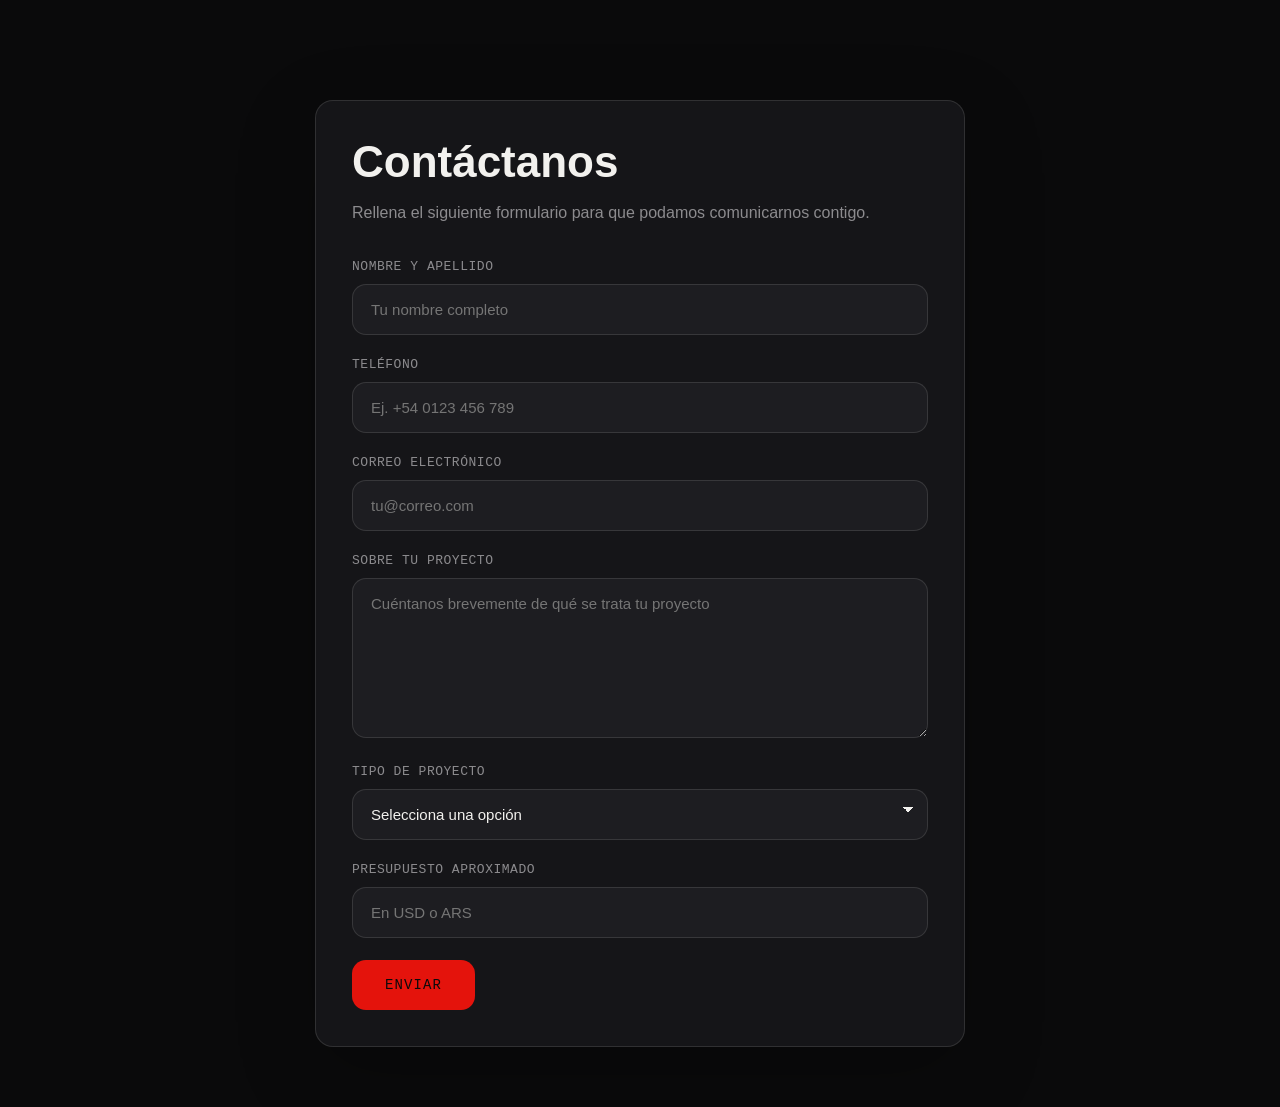
==== formulario.html @ 6744d754 "Add files via upload" ====
﻿<!DOCTYPE html>
<html lang="es">

<head>
    <meta charset="UTF-8">
    <meta name="viewport" content="width=device-width, initial-scale=1.0">
    <link rel="stylesheet" href="tokion_style.css">
    <link rel="stylesheet" href="form.css">
    <title>Contacto - TOKION</title>
</head>

<body>

    <main class="contacto-contenedor">
        <h1>Contáctanos</h1>
        <p>Rellena el siguiente formulario para que podamos comunicarnos contigo.</p>

        <form id="formularioContacto"
            action="https://script.google.com/macros/s/AKfycbycjWW4CE5iLeeq1DcBztVi3tafc8Rmv3GSxk_44eSNu6orYYz1-OrRCar7utgewZdKFQ/exec"
            method="POST">

            <div class="campo">
                <label for="nombre">Nombre y apellido</label>
                <input type="text" id="nombre" name="nombre" placeholder="Tu nombre completo" required>
            </div>

            <div class="campo">
                <label for="telefono">Teléfono</label>
                <input type="tel" id="telefono" name="telefono" placeholder="Ej. +54 0123 456 789" required>
            </div>

            <div class="campo">
                <label for="correo">Correo electrónico</label>
                <input type="email" id="correo" name="correo" placeholder="tu@correo.com" required>
            </div>

            <div class="campo">
                <label for="proyecto">Sobre tu proyecto</label>
                <textarea id="proyecto" name="proyecto" placeholder="Cuéntanos brevemente de qué se trata tu proyecto"
                    required></textarea>
            </div>

            <div class="campo">
                <label for="tipo">Tipo de proyecto</label>
                <select id="tipo" name="tipo" required>
                    <option value="">Selecciona una opción</option>
                    <option value="ecommerce">E-commerce</option>
                    <option value="landing">Landing page</option>
                    <option value="corporativa">Página corporativa</option>
                </select>
            </div>

            <div class="campo">
                <label for="presupuesto">Presupuesto aproximado</label>
                <input type="text" id="presupuesto" name="presupuesto" placeholder="En USD o ARS" required>
            </div>

            <button type="submit" class="boton-enviar">
                Enviar
            </button>

        </form>

        <script>
            const formulario = document.getElementById("formularioContacto");

            formulario.addEventListener("submit", async function (e) {
                e.preventDefault();

                const boton = formulario.querySelector(".boton-enviar");

                boton.disabled = true;
                boton.textContent = "Enviando...";

                try {
                    const respuesta = await fetch(formulario.action, {
                        method: "POST",
                        body: new FormData(formulario)
                    });

                    if (respuesta.ok) {
                        window.location.href = "index.html?enviado=1";
                    } else {
                        throw new Error("Error al enviar");
                    }

                } catch (error) {
                    alert("Ocurrió un error al enviar el formulario. Inténtalo nuevamente.");

                    boton.disabled = false;
                    boton.textContent = "Enviar";
                }
            });
        </script>


    </main>

</body>

</html>
---- tokion_style.css ----
:root {
      --bg-void: #0a0a0b;
      --bg-panel: #131315;
      --bg-panel-2: #18181b;
      --red: #e4130c;
      --red-deep: #7a0a06;
      --red-glow: rgba(228, 19, 12, 0.35);
      --ink: #f2f1ee;
      --ink-dim: #8c8b8e;
      --ink-faint: #59595c;
      --line: rgba(242, 241, 238, 0.09);
      --line-strong: rgba(242, 241, 238, 0.16);
      --notch: 18px;
  }

  * {
      margin: 0;
      padding: 0;
      box-sizing: border-box;
  }

  html {
      scroll-behavior: smooth;
  }

  body {
      background: var(--bg-void);
      color: var(--ink);
      font-family: 'Inter', sans-serif;
      overflow-x: hidden;
      -webkit-font-smoothing: antialiased;
  }

  a {
      color: inherit;
      text-decoration: none;
  }

  ::selection {
      background: var(--red);
      color: #0a0a0b;
  }

  .mono {
      font-family: 'JetBrains Mono', monospace;
  }

  .display {
      font-family: 'Space Grotesk', sans-serif;
  }

  section {
      position: relative;
  }

  .wrap {
      max-width: 1180px;
      margin: 0 auto;
      padding: 0 32px;
  }

  .logo {
      width: 100px;
      height: auto;
      display: block;
      margin: 0 auto;

      object-fit: contain;

      user-select: none;
      pointer-events: none;

      image-rendering: auto;
  }

  /* ---------- NAV ---------- */
  header {
      position: fixed;
      top: 0;
      left: 0;
      right: 0;
      z-index: 100;
      padding: 22px 0;
      transition: background .35s ease, border-color .35s ease, padding .35s ease;
      border-bottom: 1px solid transparent;
  }

  header.scrolled {
      background: rgba(10, 10, 11, 0.86);
      backdrop-filter: blur(14px);
      border-bottom: 1px solid var(--line);
      padding: 14px 0;
  }

  nav {
      display: flex;
      align-items: center;
      justify-content: space-between;
  }

  .brand {
      display: flex;
      align-items: center;
      gap: 12px;
  }

  .brand svg {
      width: 30px;
      height: 30px;
      display: block;
  }

  .brand span {
      font-family: 'Space Grotesk', sans-serif;
      font-weight: 700;
      font-size: 19px;
      letter-spacing: 0.04em;
  }

  .nav-links {
      display: flex;
      gap: 36px;
      list-style: none;
  }

  .nav-links a {
      font-size: 13.5px;
      color: var(--ink-dim);
      font-weight: 500;
      letter-spacing: 0.01em;
      position: relative;
      padding-bottom: 4px;
      transition: color .25s ease;
  }

  .nav-links a::after {
      content: '';
      position: absolute;
      bottom: 0;
      left: 0;
      width: 0;
      height: 1.5px;
      background: var(--red);
      transition: width .28s ease;
  }

  .nav-links a:hover {
      color: var(--ink);
  }

  .nav-links a:hover::after {
      width: 100%;
  }

  .nav-cta {
      display: inline-flex;
      align-items: center;
      gap: 8px;
      background: var(--red);
      color: #0a0a0b;
      font-family: 'JetBrains Mono', monospace;
      font-size: 12.5px;
      font-weight: 500;
      padding: 11px 20px;
      border: none;
      cursor: pointer;
      transition: background .25s ease, transform .2s ease;
  }

  .nav-cta:hover {
      background: #ff261d;
      transform: translateY(-1px);
  }

  .burger {
      display: none;
      background: none;
      border: none;
      color: var(--ink);
      cursor: pointer;
      padding: 6px;
  }

  /* ---------- HERO ---------- */
  .hero {
      min-height: 100vh;
      display: flex;
      flex-direction: column;
      justify-content: center;
      padding-top: 120px;
      padding-bottom: 80px;
      position: relative;
      overflow: hidden;
  }

  #network-canvas {
      position: absolute;
      inset: 0;
      width: 100%;
      height: 100%;
      z-index: 0;
      opacity: 0.55;
  }

  .hero-glow {
      position: absolute;
      top: -20%;
      left: -10%;
      width: 60%;
      height: 70%;
      background: radial-gradient(circle, var(--red-glow) 0%, transparent 65%);
      filter: blur(40px);
      pointer-events: none;
      z-index: 0;
  }

  .hero-inner {
      position: relative;
      z-index: 2;
  }

  .eyebrow {
      display: flex;
      align-items: center;
      gap: 10px;
      font-family: 'JetBrains Mono', monospace;
      font-size: 12.5px;
      color: var(--red);
      letter-spacing: 0.12em;
      margin-bottom: 28px;
      text-transform: uppercase;
  }

  .eyebrow .chevron {
      display: inline-flex;
      gap: 2px;
  }

  .eyebrow .chevron span {
      display: block;
      width: 0;
      height: 0;
      border-top: 5px solid transparent;
      border-bottom: 5px solid transparent;
      border-left: 7px solid var(--red);
  }

  h1.hero-title {
      font-family: 'Space Grotesk', sans-serif;
      font-weight: 700;
      font-size: clamp(38px, 6.4vw, 84px);
      line-height: 1.02;
      letter-spacing: -0.01em;
      max-width: 920px;
  }

  h1.hero-title .accent {
      color: var(--red);
  }

  .hero-sub {
      margin-top: 26px;
      font-size: 17px;
      line-height: 1.6;
      color: var(--ink-dim);
      max-width: 480px;
      font-weight: 400;
  }

  .hero-actions {
      display: flex;
      gap: 16px;
      margin-top: 44px;
      flex-wrap: wrap;
  }

  .btn-primary,
  .btn-secondary {
      font-family: 'JetBrains Mono', monospace;
      font-size: 13.5px;
      font-weight: 500;
      padding: 16px 30px;
      cursor: pointer;
      display: inline-flex;
      align-items: center;
      gap: 10px;
      transition: all .25s ease;
      border: 1px solid transparent;
  }

  .btn-primary {
      background: var(--red);
      color: #0a0a0b;
  }

  .btn-primary:hover {
      background: #ff261d;
      transform: translateY(-2px);
  }

  .btn-secondary {
      background: transparent;
      color: var(--ink);
      border-color: var(--line-strong);
  }

  .btn-secondary:hover {
      border-color: var(--red);
      color: var(--red);
      transform: translateY(-2px);
  }

  .hero-meta {
      display: flex;
      gap: 56px;
      margin-top: 88px;
      padding-top: 28px;
      border-top: 1px solid var(--line);
      max-width: 820px;
      flex-wrap: wrap;
  }

  .hero-meta div span.n {
      display: block;
      font-family: 'Space Grotesk', sans-serif;
      font-weight: 700;
      font-size: 26px;
      color: var(--red);
  }

  .hero-meta div span.l {
      display: block;
      font-family: 'JetBrains Mono', monospace;
      font-size: 11.5px;
      color: var(--ink-faint);
      margin-top: 6px;
      letter-spacing: 0.04em;
      text-transform: uppercase;
  }

  /* ---------- SECTION SHARED ---------- */
  .section {
      padding: 130px 0;
  }

  .section-head {
      margin-bottom: 64px;
      max-width: 640px;
  }

  .tag {
      font-family: 'JetBrains Mono', monospace;
      font-size: 12px;
      color: var(--red);
      letter-spacing: 0.14em;
      text-transform: uppercase;
      margin-bottom: 18px;
      display: flex;
      align-items: center;
      gap: 10px;
  }

  .tag::before {
      content: '';
      width: 22px;
      height: 1px;
      background: var(--red);
  }

  .section-title {
      font-family: 'Space Grotesk', sans-serif;
      font-weight: 700;
      font-size: clamp(30px, 3.6vw, 46px);
      line-height: 1.08;
      letter-spacing: -0.01em;
  }

  .section-desc {
      margin-top: 18px;
      color: var(--ink-dim);
      font-size: 16px;
      line-height: 1.65;
      max-width: 520px;
  }

  /* ---------- SERVICIOS ---------- */
  .services-grid {
      display: grid;
      grid-template-columns: repeat(3, 1fr);
      gap: 1px;
      background: var(--line);
      border: 1px solid var(--line);
  }

  .service-card {
      background: var(--bg-void);
      padding: 44px 36px;
      transition: background .3s ease;
      position: relative;
  }

  .service-card:hover {
      background: var(--bg-panel);
  }

  .service-card .num {
      font-family: 'JetBrains Mono', monospace;
      font-size: 12px;
      color: var(--ink-faint);
  }

  .service-card h3 {
      font-family: 'Space Grotesk', sans-serif;
      font-weight: 600;
      font-size: 22px;
      margin-top: 22px;
      margin-bottom: 16px;
  }

  .service-card p {
      color: var(--ink-dim);
      font-size: 14.5px;
      line-height: 1.6;
      margin-bottom: 22px;
  }

  .service-card ul {
      list-style: none;
  }

  .service-card li {
      font-size: 13.5px;
      color: var(--ink);
      padding: 9px 0;
      border-top: 1px solid var(--line);
      display: flex;
      align-items: center;
      gap: 10px;
  }

  .service-card li:first-child {
      border-top: none;
  }

  .service-card li::before {
      content: '';
      width: 5px;
      height: 5px;
      background: var(--red);
      flex-shrink: 0;
  }

  /* ---------- PROYECTOS ---------- */
  .projects-grid {
      display: grid;
      grid-template-columns: repeat(3, 1fr);
      gap: 24px;
  }

  .project-card {
      background: var(--bg-panel);
      border: 1px solid var(--line);
      padding: 0;
      overflow: hidden;
  }

  .project-thumb {
      height: 180px;
      position: relative;
      background:
          linear-gradient(135deg, var(--bg-panel-2) 0%, var(--bg-void) 100%);
      display: flex;
      align-items: center;
      justify-content: center;
      border-bottom: 1px solid var(--line);
  }

  .project-thumb svg {
      width: 38px;
      height: 38px;
      opacity: 0.28;
  }

  .project-body {
      padding: 26px;
  }

  .project-status {
      font-family: 'JetBrains Mono', monospace;
      font-size: 11px;
      color: var(--red);
      letter-spacing: 0.08em;
      text-transform: uppercase;
      margin-bottom: 10px;
      display: block;
  }

  .project-body h4 {
      font-family: 'Space Grotesk', sans-serif;
      font-weight: 600;
      font-size: 17px;
      margin-bottom: 8px;
  }

  .project-body p {
      font-size: 13.5px;
      color: var(--ink-dim);
      line-height: 1.5;
  }

  .projects-note {
      margin-top: 36px;
      padding: 22px 26px;
      border: 1px dashed var(--line-strong);
      font-family: 'JetBrains Mono', monospace;
      font-size: 13px;
      color: var(--ink-dim);
      display: flex;
      align-items: center;
      gap: 14px;
  }

  .projects-note .dot {
      width: 7px;
      height: 7px;
      background: var(--red);
      border-radius: 50%;
      flex-shrink: 0;
      animation: pulse 2s infinite;
  }

  @keyframes pulse {

      0%,
      100% {
          opacity: 1;
      }

      50% {
          opacity: 0.25;
      }
  }

  /* ---------- NOSOTROS ---------- */
  .about-grid {
      display: grid;
      grid-template-columns: 0.85fr 1.15fr;
      gap: 70px;
      align-items: center;
  }

  .about-photo {
      aspect-ratio: 4/5;
      background: var(--bg-panel);
      border: 1px solid var(--line);
      position: relative;
      overflow: hidden;
      display: flex;
      align-items: center;
      justify-content: center;
  }

  .about-photo::before {
      content: '';
      position: absolute;
      inset: 0;
      background: linear-gradient(160deg, var(--red-deep) 0%, transparent 55%);
      opacity: 0.4;
  }

  .about-photo .placeholder-mark {
      width: 64px;
      height: 64px;
      opacity: 0.18;
      position: relative;
      z-index: 1;
  }

  .about-photo .cap {
      position: relative;
      width: min(100%, 360px);
      border-radius: 32px;
      overflow: hidden;
      box-shadow: 0 30px 80px rgba(10, 10, 11, 0.22);
      background: rgba(255, 255, 255, 0.02);
      z-index: 2;
      transition: transform 0.35s ease, box-shadow 0.35s ease;
  }

  .about-photo .cap:hover {
      transform: translateY(-6px);
      box-shadow: 0 36px 100px rgba(10, 10, 11, 0.28);
  }

  .about-photo .cap img {
      display: block;
      width: 100%;
      height: auto;
      object-fit: cover;
  }

  .about-copy .lead {
      font-family: 'Space Grotesk', sans-serif;
      font-weight: 600;
      font-size: 26px;
      line-height: 1.35;
      margin-bottom: 26px;
  }

  .about-copy .lead .no {
      color: var(--ink-faint);
      text-decoration: line-through;
      text-decoration-color: var(--red);
      text-decoration-thickness: 2px;
  }

  .about-copy p {
      color: var(--ink-dim);
      font-size: 16px;
      line-height: 1.75;
      margin-bottom: 18px;
      max-width: 480px;
  }

  .about-copy p strong {
      color: var(--ink);
      font-weight: 600;
  }

  /* ---------- PROCESO ---------- */
  .process-list {
      border-top: 1px solid var(--line);
  }

  .process-item {
      display: grid;
      grid-template-columns: 110px 1fr;
      gap: 32px;
      padding: 38px 0;
      border-bottom: 1px solid var(--line);
      align-items: baseline;
      transition: padding-left .3s ease;
  }

  .process-item:hover {
      padding-left: 14px;
  }

  .process-item .pnum {
      font-family: 'JetBrains Mono', monospace;
      font-size: 15px;
      color: var(--red);
  }

  .process-item .pbody h4 {
      font-family: 'Space Grotesk', sans-serif;
      font-weight: 600;
      font-size: 22px;
      margin-bottom: 8px;
  }

  .process-item .pbody p {
      color: var(--ink-dim);
      font-size: 14.5px;
      max-width: 520px;
      line-height: 1.55;
  }

  .process-connector {
      text-align: left;
      padding: 2px 0 2px 110px;
      font-family: 'JetBrains Mono', monospace;
      color: var(--ink-faint);
      font-size: 13px;
  }

  /* ---------- CTA FINAL ---------- */
  .cta-final {
      padding: 150px 0;
      text-align: center;
      position: relative;
      background:
          radial-gradient(ellipse at 50% 100%, var(--red-glow) 0%, transparent 60%);
  }

  .cta-final .tag {
      justify-content: center;
  }

  .cta-final .tag::before {
      display: none;
  }

  .cta-final h2 {
      font-family: 'Space Grotesk', sans-serif;
      font-weight: 700;
      font-size: clamp(32px, 5.2vw, 64px);
      line-height: 1.08;
      letter-spacing: -0.01em;
  }

  .cta-final h2 .idea {
      color: var(--red);
  }

  .cta-final .btn-primary {
      margin-top: 44px;
      padding: 18px 40px;
      font-size: 14px;
  }

  /* ---------- FOOTER ---------- */
  footer {
      border-top: 1px solid var(--line);
      padding: 70px 0 34px;
  }

  .footer-top {
      display: flex;
      justify-content: space-between;
      align-items: flex-start;
      gap: 40px;
      flex-wrap: wrap;
      padding-bottom: 56px;
  }

  .footer-brand {
      display: flex;
      align-items: center;
      gap: 12px;
  }

  .footer-brand svg {
      width: 32px;
      height: 32px;
  }

  .footer-brand div span {
      display: block;
  }

  .footer-brand .fname {
      font-family: 'Space Grotesk', sans-serif;
      font-weight: 700;
      font-size: 19px;
  }

  .footer-brand .ftag {
      font-family: 'JetBrains Mono', monospace;
      font-size: 12px;
      color: var(--ink-faint);
      margin-top: 4px;
  }

  .footer-links {
      display: flex;
      gap: 64px;
      flex-wrap: wrap;
  }

  .footer-col h5 {
      font-family: 'JetBrains Mono', monospace;
      font-size: 11px;
      color: var(--ink-faint);
      text-transform: uppercase;
      letter-spacing: 0.1em;
      margin-bottom: 16px;
  }

  .footer-col a {
      display: block;
      font-size: 14px;
      color: var(--ink-dim);
      margin-bottom: 11px;
      transition: color .2s ease;
  }

  .footer-col a:hover {
      color: var(--red);
  }

  .footer-bottom {
      display: flex;
      justify-content: space-between;
      align-items: center;
      padding-top: 28px;
      border-top: 1px solid var(--line);
      font-family: 'JetBrains Mono', monospace;
      font-size: 12px;
      color: var(--ink-faint);
      flex-wrap: wrap;
      gap: 14px;
  }

  /* reveal on scroll */
  .reveal {
      opacity: 0;
      transform: translateY(24px);
      transition: opacity .7s ease, transform .7s ease;
  }

  .reveal.in {
      opacity: 1;
      transform: translateY(0);
  }

  @media (prefers-reduced-motion: reduce) {
      html {
          scroll-behavior: auto;
      }

      .reveal {
          opacity: 1;
          transform: none;
          transition: none;
      }

      .projects-note .dot {
          animation: none;
      }
  }

  a:focus-visible,
  button:focus-visible {
      outline: 2px solid var(--red);
      outline-offset: 3px;
  }

  @media (max-width: 920px) {

      .services-grid,
      .projects-grid {
          grid-template-columns: 1fr;
      }

      .about-grid {
          grid-template-columns: 1fr;
          gap: 40px;
      }

      .process-item {
          grid-template-columns: 60px 1fr;
          gap: 18px;
      }

      .process-connector {
          padding-left: 60px;
      }

      .nav-links,
      .nav-cta {
          display: none;
      }

      .burger {
          display: block;
      }

      .hero-meta {
          gap: 34px;
      }

      .footer-top {
          gap: 36px;
      }
  }

  @media (max-width: 560px) {
      .wrap {
          padding: 0 20px;
      }

      .section {
          padding: 88px 0;
      }

      .hero {
          padding-top: 100px;
      }
  }

  .mobile-menu {
      position: fixed;
      inset: 0;
      background: var(--bg-void);
      z-index: 200;
      display: flex;
      flex-direction: column;
      padding: 100px 32px 40px;
      transform: translateX(100%);
      transition: transform .35s ease;
  }

  .mobile-menu.open {
      transform: translateX(0);
  }

  .mobile-menu a {
      font-family: 'Space Grotesk', sans-serif;
      font-size: 26px;
      font-weight: 600;
      padding: 16px 0;
      border-bottom: 1px solid var(--line);
  }

  .mobile-menu .close-btn {
      position: absolute;
      top: 26px;
      right: 28px;
      background: none;
      border: none;
      color: var(--ink);
      cursor: pointer;
  }

  .mensaje-exito {
      position: fixed;
      top: 25px;
      right: 25px;
      z-index: 9999;

      display: flex;
      flex-direction: column;
      gap: 5px;

      padding: 18px 22px;
      border-radius: 12px;

      background: #ffffff;
      color: #111111;

      box-shadow: 0 10px 30px rgba(0, 0, 0, 0.15);

      opacity: 0;
      transform: translateY(-20px);
      pointer-events: none;

      transition: all 0.4s ease;
  }

  .mensaje-exito.mostrar {
      opacity: 1;
      transform: translateY(0);
  }

  .mensaje-exito strong {
      font-size: 16px;
  }

  .mensaje-exito span {
      font-size: 14px;
      opacity: 0.7;
  }
---- form.css ----
:root {
    --form-bg: rgba(22, 22, 25, 0.96);
    --form-panel: #111114;
    --form-border: rgba(242, 241, 238, 0.12);
    --form-field: #1d1d21;
    --form-field-border: rgba(242, 241, 238, 0.12);
    --form-text: #f2f1ee;
    --form-text-muted: #8c8b8e;
    --form-accent: #e4130c;
    --form-radius: 18px;
    --form-shadow: 0 24px 80px rgba(0, 0, 0, 0.22);
}

body {
    background: var(--bg-void);
    color: var(--ink);
}

.contacto-contenedor {
    max-width: 650px;
    margin: 100px auto 60px;
    padding: 36px;
    background: var(--form-bg);
    border: 1px solid var(--form-border);
    border-radius: var(--form-radius);
    box-shadow: var(--form-shadow);
}

.contacto-contenedor h1 {
    font-family: 'Space Grotesk', sans-serif;
    font-size: clamp(32px, 4vw, 44px);
    margin-bottom: 12px;
    color: var(--ink);
}

.contacto-contenedor p {
    color: var(--ink-dim);
    margin-bottom: 32px;
    line-height: 1.75;
}

.campo {
    margin-bottom: 22px;
}

.campo label {
    display: block;
    margin-bottom: 10px;
    font-family: 'JetBrains Mono', monospace;
    font-size: 13px;
    letter-spacing: 0.04em;
    color: var(--ink-dim);
    text-transform: uppercase;
}

.campo input,
.campo textarea,
.campo select {
    width: 100%;
    padding: 16px 18px;
    border: 1px solid var(--form-field-border);
    border-radius: 14px;
    background: var(--form-field);
    color: var(--form-text);
    font-family: 'Inter', sans-serif;
    font-size: 15px;
    transition: border-color .25s ease, box-shadow .25s ease;
}

.campo input:focus,
.campo textarea:focus,
.campo select:focus {
    outline: none;
    border-color: var(--form-accent);
    box-shadow: 0 0 0 4px rgba(228, 19, 12, 0.12);
}

.campo textarea {
    min-height: 160px;
    resize: vertical;
}

.campo select {
    appearance: none;
    background-image: linear-gradient(45deg, transparent 50%, var(--ink) 50%),
        linear-gradient(135deg, var(--ink) 50%, transparent 50%);
    background-position: calc(100% - 18px) calc(1em + 2px), calc(100% - 13px) calc(1em + 2px);
    background-size: 6px 6px, 6px 6px;
    background-repeat: no-repeat;
    padding-right: 44px;
}

.boton-enviar {
    display: inline-flex;
    align-items: center;
    justify-content: center;
    gap: 10px;
    padding: 16px 32px;
    background: var(--red);
    color: #0a0a0b;
    border: 1px solid transparent;
    border-radius: 14px;
    font-family: 'JetBrains Mono', monospace;
    font-size: 14px;
    text-transform: uppercase;
    letter-spacing: 0.08em;
    cursor: pointer;
    transition: transform .2s ease, background .25s ease;
}

.boton-enviar:hover {
    background: #ff261d;
    transform: translateY(-1px);
}

@media (max-width: 760px) {
    .contacto-contenedor {
        margin: 60px 18px 40px;
        padding: 28px;
    }

    .campo input,
    .campo textarea,
    .campo select {
        font-size: 14px;
    }

    .boton-enviar {
        width: 100%;
    }
}
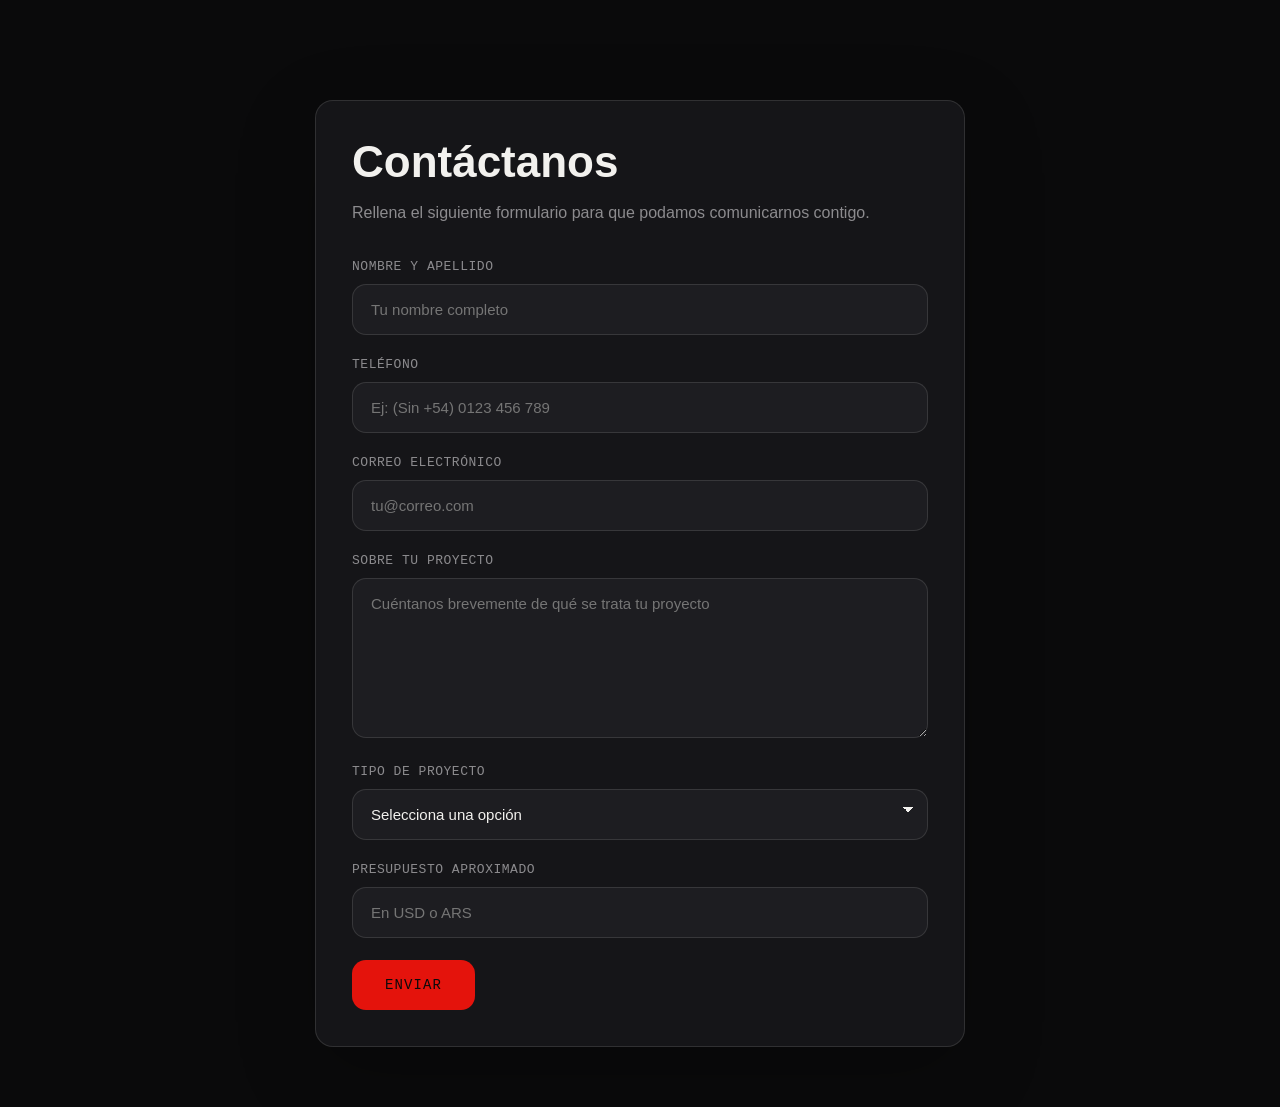
==== commit 53b874e9: "Update formulario.html" ====
--- a/formulario.html
+++ b/formulario.html
@@ -26,7 +26,7 @@
 
             <div class="campo">
                 <label for="telefono">Teléfono</label>
-                <input type="tel" id="telefono" name="telefono" placeholder="Ej. +54 0123 456 789" required>
+                <input type="tel" id="telefono" name="telefono" placeholder="Ej: (Sin +54) 0123 456 789" required>
             </div>
 
             <div class="campo">
@@ -98,4 +98,4 @@
 
 </body>
 
-</html>+</html>
--- a/tokion_style.css
+++ b/tokion_style.css
@@ -220,6 +220,7 @@
   }
 
   .eyebrow {
+      margin-top: 20px;
       display: flex;
       align-items: center;
       gap: 10px;
@@ -950,4 +951,4 @@
   .mensaje-exito span {
       font-size: 14px;
       opacity: 0.7;
-  }+  }
